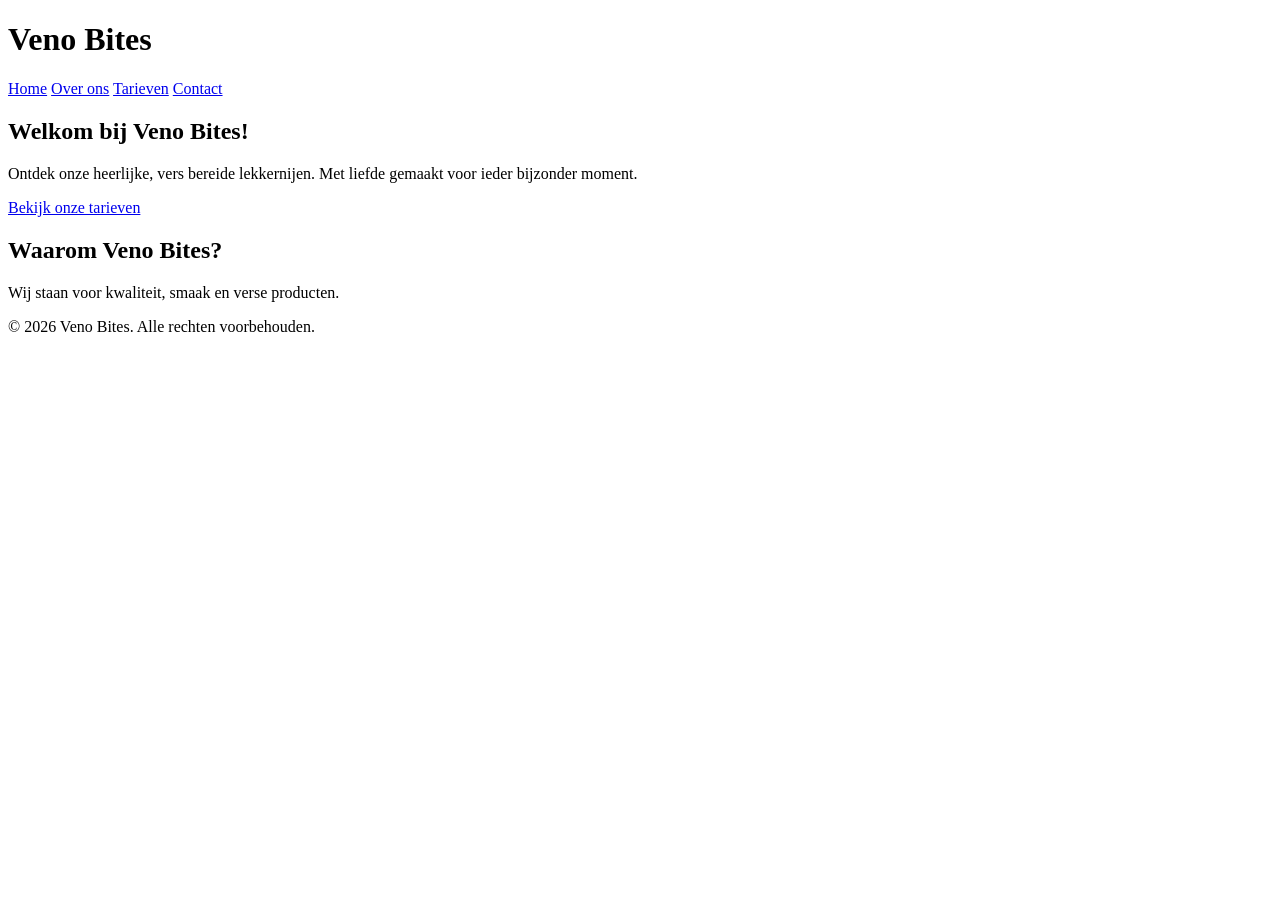
==== index.html @ 335bca8f "Add files via upload" ====
<!DOCTYPE html>
<html lang="nl">
<head>
    <meta charset="UTF-8">
    <meta name="viewport" content="width=device-width, initial-scale=1.0">
    <title>Home | Veno Bites</title>
    <link rel="stylesheet" href="css/style.css">
</head>
<body>

    <header>
        <h1>Veno Bites</h1>

        <nav>
            <a href="index.html">Home</a>
            <a href="over-ons.html">Over ons</a>
            <a href="tarieven.html">Tarieven</a>
            <a href="contact.html">Contact</a>
        </nav>
    </header>

    <main>
        <section>
            <h2>Welkom bij Veno Bites!</h2>
            <p>
                Ontdek onze heerlijke, vers bereide
                lekkernijen. Met liefde gemaakt voor
                ieder bijzonder moment.
            </p>
            <a href="tarieven.html">
                Bekijk onze tarieven
            </a>
        </section>

        <section>
            <h2>Waarom Veno Bites?</h2>
            <p>
                Wij staan voor kwaliteit, smaak en
                verse producten.
            </p>
        </section>
    </main>

    <footer>
        <p>&copy; 2026 Veno Bites. Alle rechten voorbehouden.</p>
    </footer>

</body>
</html>
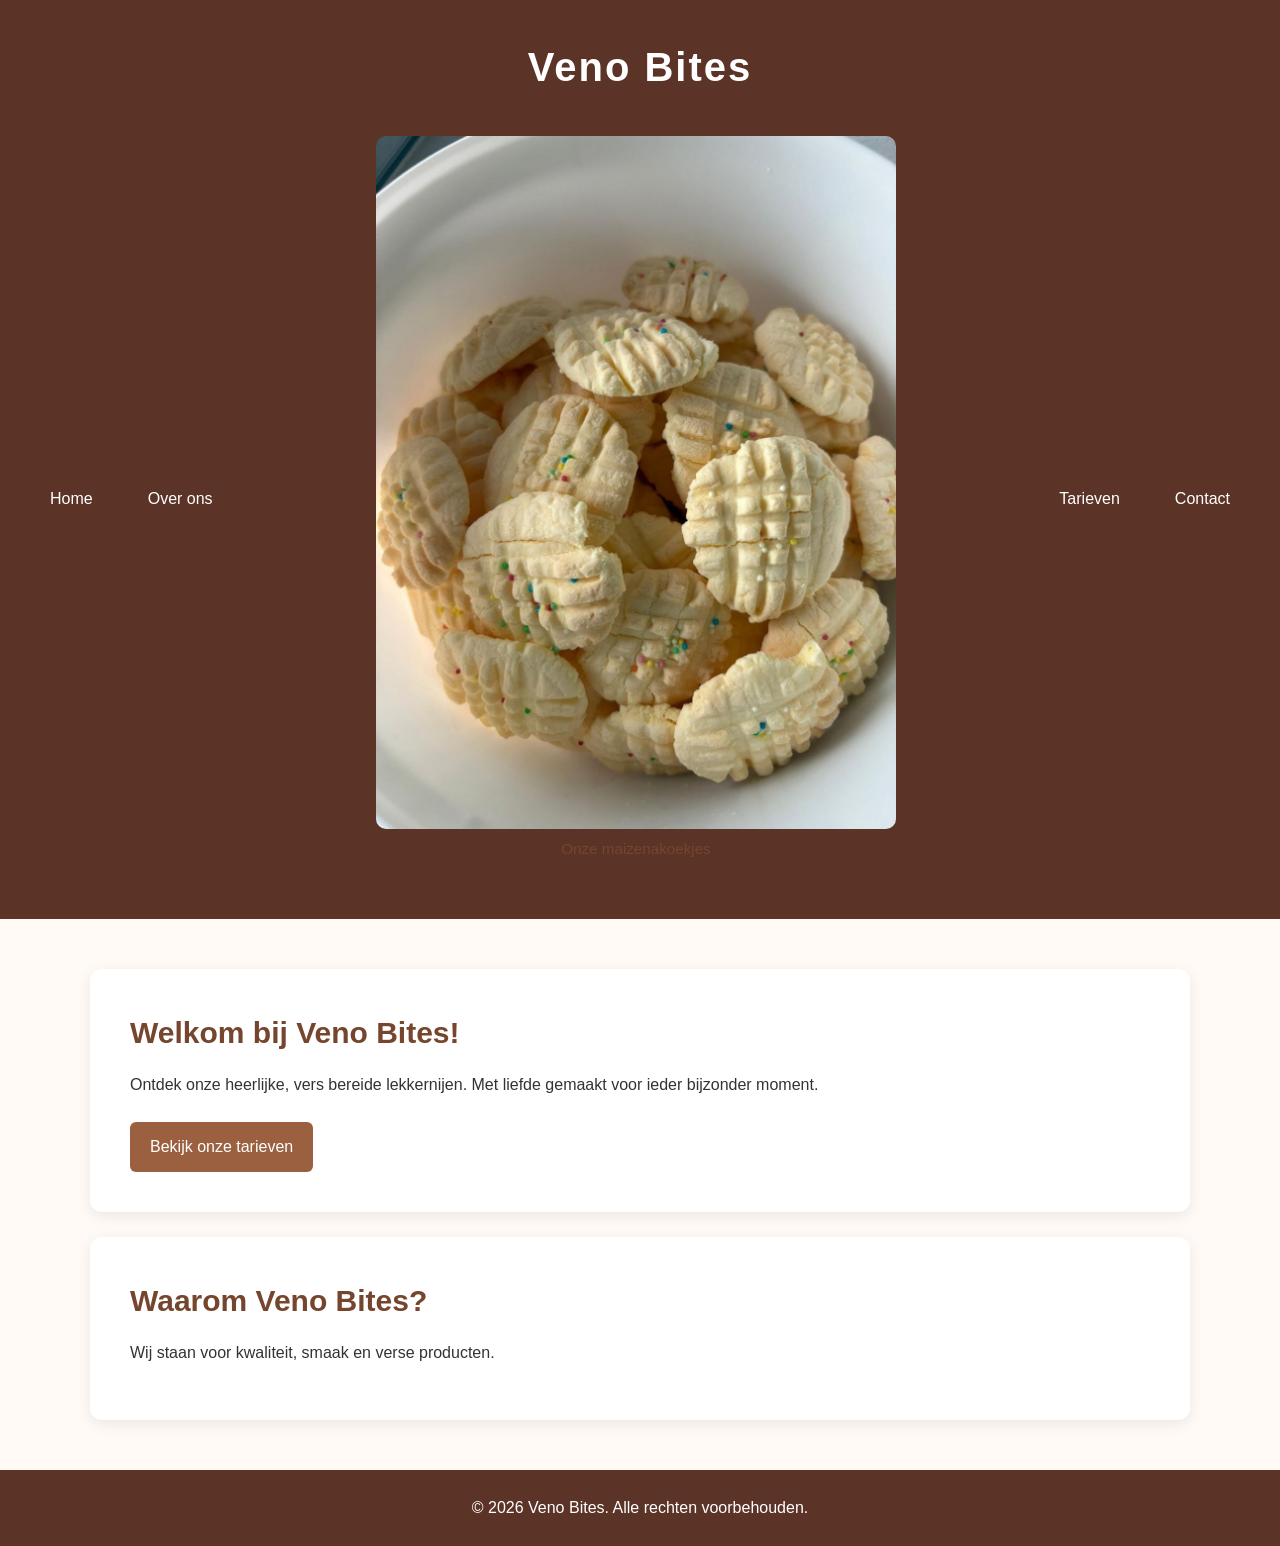
==== commit 20a95676: "Show real cookie photos on website and organize images" ====
--- a/index.html
+++ b/index.html
@@ -15,6 +15,10 @@
         <nav>
             <a href="index.html">Home</a>
             <a href="over-ons.html">Over ons</a>
+            <figure class="foto-blok foto-home">
+                <img class="productfoto" src="afbeeldingen/maizenakoekjes.jpg" alt="Zelfgemaakte maizenakoekjes van Veno Bites" loading="lazy">
+                <figcaption>Onze maizenakoekjes</figcaption>
+            </figure>
             <a href="tarieven.html">Tarieven</a>
             <a href="contact.html">Contact</a>
         </nav>
--- a/css/style.css
+++ b/css/style.css
@@ -0,0 +1,283 @@
+
+/* =================================
+   VENO BITES - ALGEMENE OPMAAK
+================================= */
+
+* {
+    margin: 0;
+    padding: 0;
+    box-sizing: border-box;
+}
+
+body {
+    font-family: Arial, sans-serif;
+    background-color: #fffaf5;
+    color: #333333;
+    line-height: 1.6;
+}
+
+/* HEADER */
+
+header {
+    background-color: #5c3427;
+    color: white;
+    text-align: center;
+    padding: 25px 20px;
+}
+
+header h1 {
+    font-size: 32px;
+    margin-bottom: 15px;
+    letter-spacing: 2px;
+}
+
+/* NAVIGATIE */
+
+nav {
+    display: flex;
+    flex-direction: column;
+    align-items: center;
+    gap: 10px;
+}
+
+nav a {
+    color: white;
+    text-decoration: none;
+    padding: 10px 15px;
+    border-radius: 6px;
+    transition: background-color 0.3s;
+}
+
+nav a:hover {
+    background-color: #a46b50;
+}
+
+/* HOOFDINHOUD */
+
+main {
+    width: 90%;
+    max-width: 1100px;
+    margin: 40px auto;
+}
+
+section {
+    background-color: white;
+    padding: 25px;
+    margin-bottom: 25px;
+    border-radius: 12px;
+    box-shadow: 0 4px 15px rgba(0, 0, 0, 0.08);
+}
+
+h2 {
+    color: #75452e;
+    margin-bottom: 15px;
+    font-size: 25px;
+}
+
+p {
+    margin-bottom: 15px;
+}
+
+/* KNOPPEN EN LINKS */
+
+main a {
+    display: inline-block;
+    background-color: #9b603f;
+    color: white;
+    text-decoration: none;
+    padding: 12px 20px;
+    border-radius: 6px;
+    margin-top: 10px;
+}
+
+main a:hover {
+    background-color: #75452e;
+}
+
+/* LIJSTEN */
+
+ul {
+    padding-left: 25px;
+}
+
+li {
+    margin-bottom: 8px;
+}
+
+/* TARIEVENTABEL */
+
+table {
+    width: 100%;
+    border-collapse: collapse;
+    margin-top: 20px;
+}
+
+th, td {
+    padding: 15px;
+    border: 1px solid #dddddd;
+    text-align: left;
+}
+
+th {
+    background-color: #75452e;
+    color: white;
+}
+
+tr:nth-child(even) {
+    background-color: #f8eee6;
+}
+
+/* CONTACTFORMULIER */
+
+form {
+    display: flex;
+    flex-direction: column;
+    gap: 12px;
+}
+
+label {
+    font-weight: bold;
+}
+
+input, textarea {
+    width: 100%;
+    padding: 12px;
+    border: 1px solid #cccccc;
+    border-radius: 6px;
+    font: inherit;
+}
+
+input:focus, textarea:focus {
+    outline: 2px solid #9b603f;
+    outline-offset: 2px;
+}
+
+button {
+    background-color: #9b603f;
+    color: white;
+    padding: 14px;
+    border: none;
+    border-radius: 6px;
+    cursor: pointer;
+    font-size: 16px;
+}
+
+button:hover {
+    background-color: #75452e;
+}
+
+/* FOOTER */
+
+footer {
+    background-color: #5c3427;
+    color: white;
+    text-align: center;
+    padding: 25px;
+}
+
+footer p {
+    margin: 0;
+}
+
+/* =================================
+   MOBIELE WEERGAVE
+================================= */
+
+@media (max-width: 767px) {
+
+    header h1 {
+        font-size: 26px;
+    }
+
+    main {
+        width: 95%;
+        margin: 20px auto;
+    }
+
+    section {
+        padding: 18px;
+    }
+
+    h2 {
+        font-size: 22px;
+    }
+
+    nav a {
+        width: 100%;
+        text-align: center;
+    }
+
+    table {
+        display: block;
+        overflow-x: auto;
+    }
+
+    th, td {
+        padding: 10px;
+    }
+}
+
+/* =================================
+   COMPUTERVERSIE
+================================= */
+
+@media (min-width: 768px) {
+
+    nav {
+        flex-direction: row;
+        justify-content: center;
+        gap: 25px;
+    }
+
+    header {
+        padding: 35px;
+    }
+
+    header h1 {
+        font-size: 40px;
+    }
+
+    main {
+        margin: 50px auto;
+    }
+
+    section {
+        padding: 40px;
+    }
+
+    h2 {
+        font-size: 30px;
+    }
+}
+
+/* PRODUCTFOTO'S */
+.productfoto {
+    display: block;
+    width: 100%;
+    max-width: 100%;
+    height: auto;
+    border-radius: 10px;
+}
+.foto-blok {
+    margin: 20px 0 0;
+}
+.foto-blok figcaption {
+    color: #75452e;
+    font-size: 0.95rem;
+    margin-top: 8px;
+    text-align: center;
+}
+.foto-home, .foto-over-ons {
+    max-width: 520px;
+    margin: 22px auto;
+}
+.fotogalerij {
+    display: grid;
+    grid-template-columns: 1fr;
+    gap: 22px;
+}
+@media (min-width: 768px) {
+    .fotogalerij {
+        grid-template-columns: repeat(2, minmax(0, 1fr));
+    }
+}
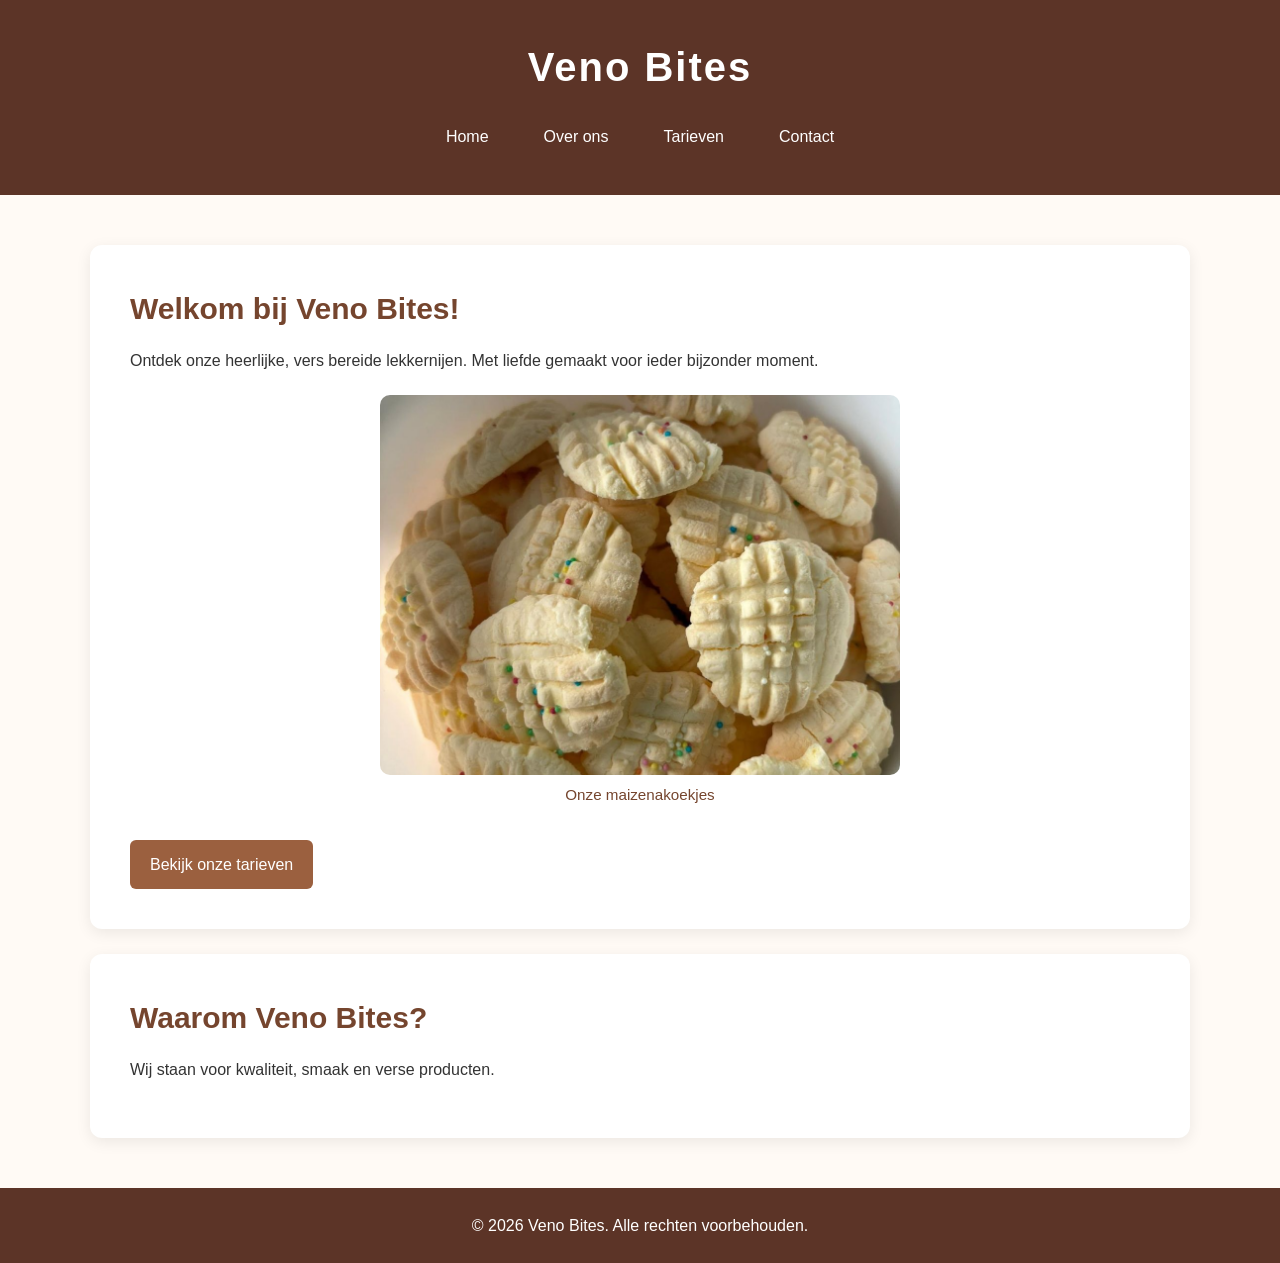
==== commit 09fd4463: "Move homepage cookie photo out of navigation and improve responsive sizing" ====
--- a/index.html
+++ b/index.html
@@ -15,10 +15,6 @@
         <nav>
             <a href="index.html">Home</a>
             <a href="over-ons.html">Over ons</a>
-            <figure class="foto-blok foto-home">
-                <img class="productfoto" src="afbeeldingen/maizenakoekjes.jpg" alt="Zelfgemaakte maizenakoekjes van Veno Bites" loading="lazy">
-                <figcaption>Onze maizenakoekjes</figcaption>
-            </figure>
             <a href="tarieven.html">Tarieven</a>
             <a href="contact.html">Contact</a>
         </nav>
@@ -32,6 +28,11 @@
                 lekkernijen. Met liefde gemaakt voor
                 ieder bijzonder moment.
             </p>
+            <figure class="foto-blok foto-home">
+                <img class="productfoto" src="afbeeldingen/maizenakoekjes.jpg" alt="Zelfgemaakte maizenakoekjes van Veno Bites" loading="lazy">
+                <figcaption>Onze maizenakoekjes</figcaption>
+            </figure>
+
             <a href="tarieven.html">
                 Bekijk onze tarieven
             </a>
--- a/css/style.css
+++ b/css/style.css
@@ -281,3 +281,26 @@
         grid-template-columns: repeat(2, minmax(0, 1fr));
     }
 }
+
+/* Vaste afmetingen voor een nette fotopresentatie */
+.foto-home .productfoto,
+.foto-over-ons .productfoto {
+    max-height: 380px;
+    object-fit: cover;
+    object-position: center;
+}
+.fotogalerij .productfoto {
+    height: 260px;
+    object-fit: cover;
+    object-position: center;
+}
+@media (max-width: 767px) {
+    .foto-home .productfoto,
+    .foto-over-ons .productfoto,
+    .fotogalerij .productfoto {
+        max-height: 300px;
+        height: auto;
+        aspect-ratio: 4 / 3;
+        object-fit: cover;
+    }
+}
